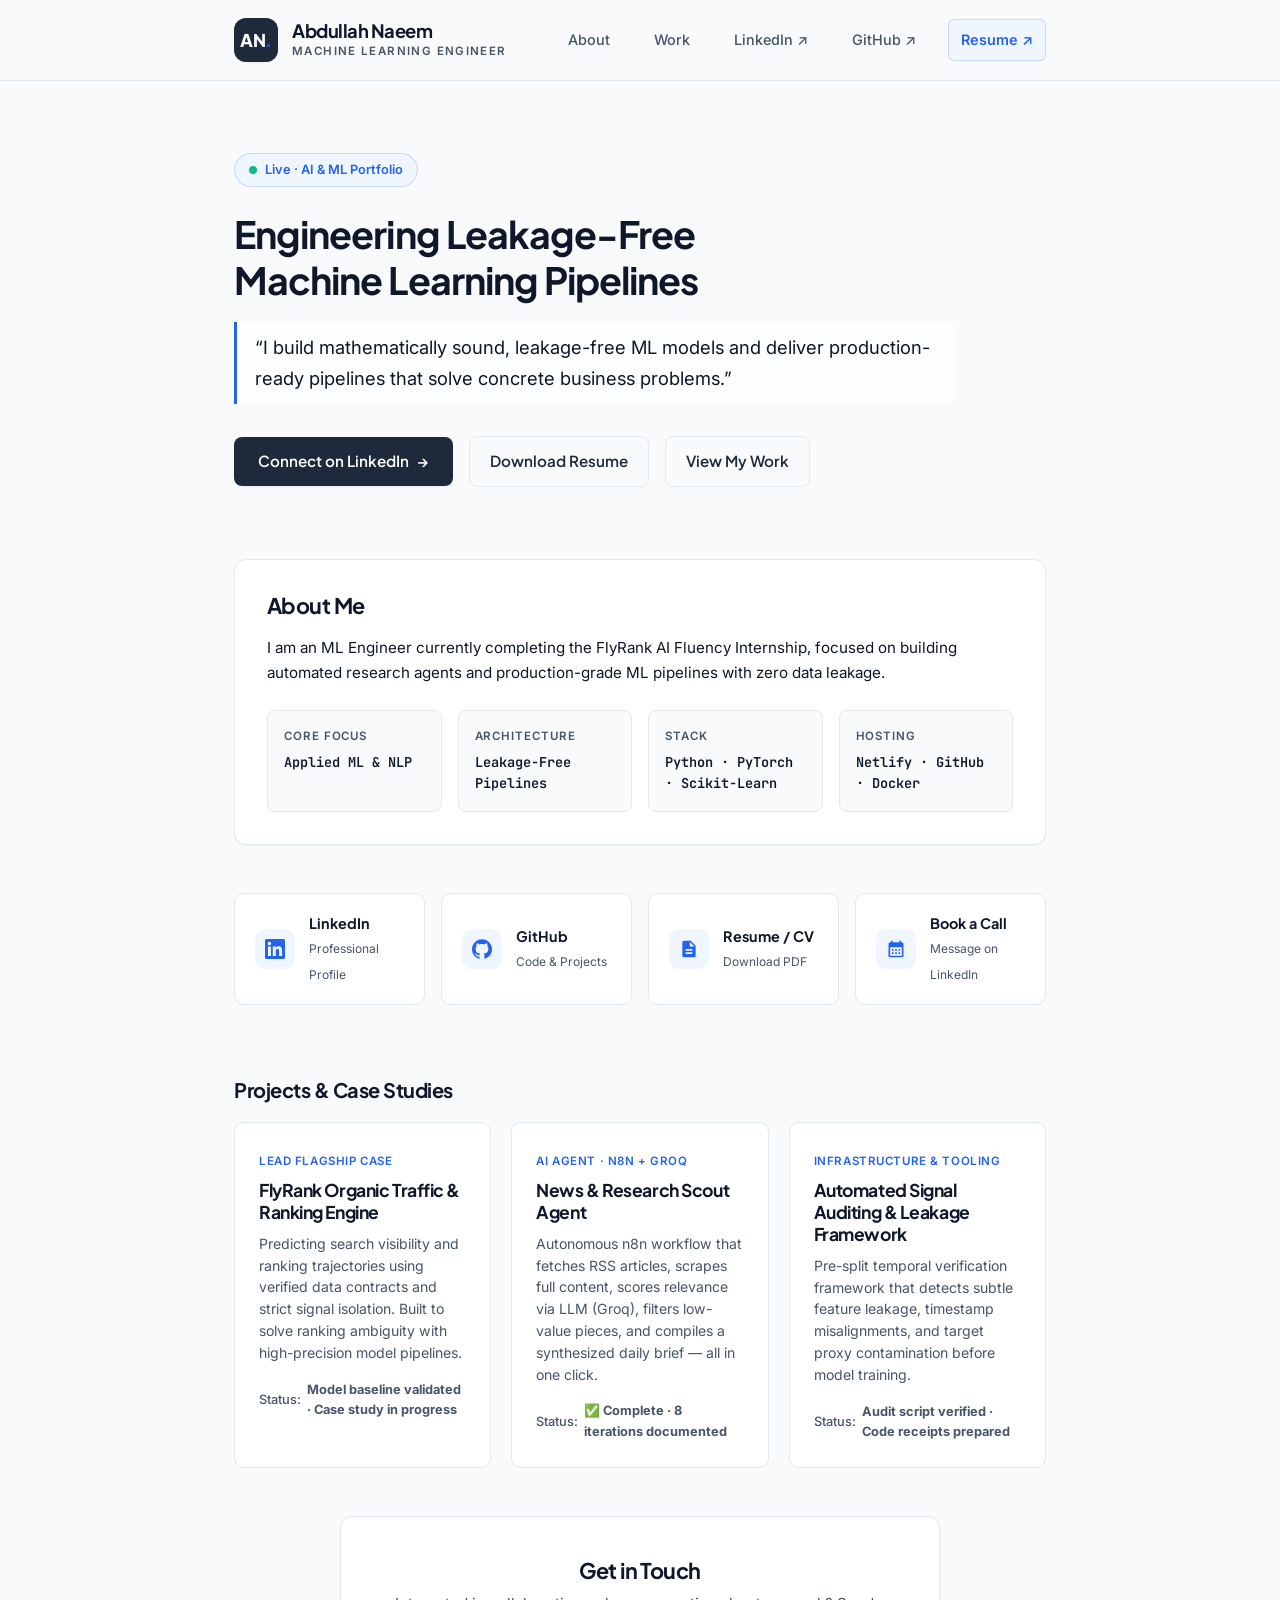
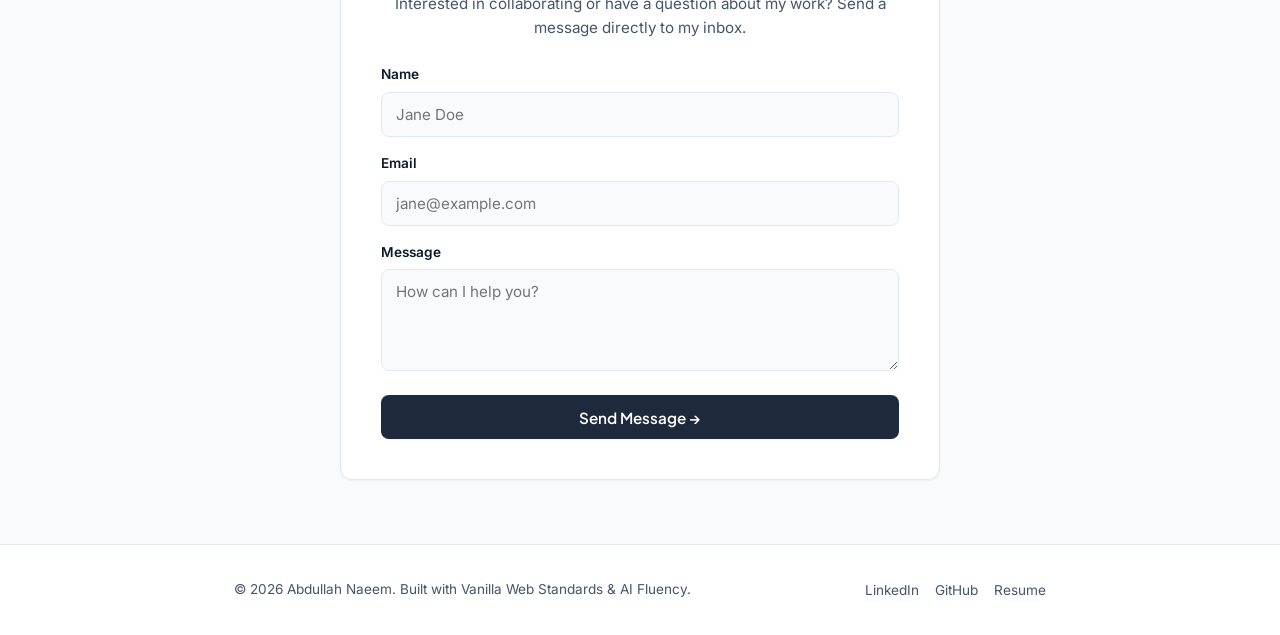
==== index.html @ 82a78f2f "Refactor form spam prevention to use robust event listener" ====
<!DOCTYPE html>
<html lang="en">
<head>
  <meta charset="UTF-8" />
  <meta name="viewport" content="width=device-width, initial-scale=1.0" />
  <title>Abdullah Naeem · Machine Learning Engineer</title>
  <meta name="description" content="Portfolio of Abdullah Naeem — Machine Learning Engineer specializing in mathematically sound, leakage-free ML models and production-ready pipelines." />
  <link rel="icon" type="image/svg+xml" href="favicon.svg" />
  
  <!-- OpenGraph SEO / Social Previews -->
  <meta property="og:title" content="Abdullah Naeem · Machine Learning Engineer" />
  <meta property="og:description" content="Portfolio of Abdullah Naeem — Machine Learning Engineer specializing in mathematically sound, leakage-free ML models and production-ready pipelines." />
  <meta property="og:url" content="https://abdullah-naeem.netlify.app" />
  <meta property="og:type" content="website" />
  <!-- Typography: Plus Jakarta Sans & Inter -->
  <link rel="preconnect" href="https://fonts.googleapis.com" />
  <link rel="preconnect" href="https://fonts.gstatic.com" crossorigin />
  <link href="https://fonts.googleapis.com/css2?family=Inter:wght@400;500;600&family=Plus+Jakarta+Sans:wght@600;700;800&family=JetBrains+Mono:wght@500&display=swap" rel="stylesheet" />
  
  <!-- Stylesheet -->
  <link rel="stylesheet" href="styles.css" />
</head>
<body>

  <!-- Site Navigation Header -->
  <header class="site-header">
    <div class="container nav-wrap">
      <a href="index.html" class="brand-mark" aria-label="Abdullah Naeem Home">
        <div class="monogram">AN<span>.</span></div>
        <div class="brand-text">
          <h1>Abdullah Naeem</h1>
          <p>Machine Learning Engineer</p>
        </div>
      </a>
      <nav aria-label="Primary Navigation">
        <ul class="nav-links">
          <li><a href="#about">About</a></li>
          <li><a href="#work">Work</a></li>
          <li><a href="https://www.linkedin.com/in/abdulah-naeem/" target="_blank" rel="noopener noreferrer">LinkedIn ↗</a></li>
          <li><a href="https://github.com/abdulah-naeem" target="_blank" rel="noopener noreferrer">GitHub ↗</a></li>
          <li><a href="Abdullah-Naeem-Resume.pdf" target="_blank" rel="noopener noreferrer" class="nav-cta">Resume ↗</a></li>
        </ul>
      </nav>
      <button class="mobile-menu-btn" aria-label="Toggle menu" id="menuToggle">
        <span></span><span></span><span></span>
      </button>
    </div>
  </header>

  <main>
    <!-- Hero / The One-Line Claim -->
    <section class="hero-section">
      <div class="container">
        <div class="status-badge">
          <span class="status-dot"></span>
          <span>Live · AI & ML Portfolio</span>
        </div>
        
        <h2 class="hero-title">Engineering Leakage-Free<br />Machine Learning Pipelines</h2>
        
        <p class="hero-claim">
          &ldquo;I build mathematically sound, leakage-free ML models and deliver production-ready pipelines that solve concrete business problems.&rdquo;
        </p>

        <div class="hero-cta-group">
          <a href="https://www.linkedin.com/in/abdulah-naeem/" target="_blank" rel="noopener noreferrer" class="btn-primary">
            <span>Connect on LinkedIn</span>
            <span>&rarr;</span>
          </a>
          <a href="Abdullah-Naeem-Resume.pdf" target="_blank" rel="noopener noreferrer" class="btn-secondary">
            <span>Download Resume</span>
          </a>
          <a href="#work" class="btn-secondary">
            <span>View My Work</span>
          </a>
        </div>
      </div>
    </section>

    <!-- About Section -->
    <section id="about" class="about-section">
      <div class="container">
        <div class="about-card">
          <h2>
            <span>About Me</span>
          </h2>
          <p class="about-intro">
            I am an ML Engineer currently completing the FlyRank AI Fluency Internship, focused on building automated research agents and production-grade ML pipelines with zero data leakage.
          </p>

          <div class="specs-grid">
            <div class="spec-item">
              <div class="spec-label">Core Focus</div>
              <div class="spec-value">Applied ML & NLP</div>
            </div>
            <div class="spec-item">
              <div class="spec-label">Architecture</div>
              <div class="spec-value">Leakage-Free Pipelines</div>
            </div>
            <div class="spec-item">
              <div class="spec-label">Stack</div>
              <div class="spec-value">Python · PyTorch · Scikit-Learn</div>
            </div>
            <div class="spec-item">
              <div class="spec-label">Hosting</div>
              <div class="spec-value">Netlify · GitHub · Docker</div>
            </div>
          </div>
        </div>
      </div>
    </section>

    <!-- Quick Links Bar -->
    <section class="links-section">
      <div class="container">
        <div class="links-grid">
          <a href="https://www.linkedin.com/in/abdulah-naeem/" target="_blank" rel="noopener noreferrer" class="link-card" id="link-linkedin">
            <div class="link-icon">
              <svg width="24" height="24" viewBox="0 0 24 24" fill="currentColor"><path d="M20.447 20.452h-3.554v-5.569c0-1.328-.027-3.037-1.852-3.037-1.853 0-2.136 1.445-2.136 2.939v5.667H9.351V9h3.414v1.561h.046c.477-.9 1.637-1.85 3.37-1.85 3.601 0 4.267 2.37 4.267 5.455v6.286zM5.337 7.433c-1.144 0-2.063-.926-2.063-2.065 0-1.138.92-2.063 2.063-2.063 1.14 0 2.064.925 2.064 2.063 0 1.139-.925 2.065-2.064 2.065zm1.782 13.019H3.555V9h3.564v11.452zM22.225 0H1.771C.792 0 0 .774 0 1.729v20.542C0 23.227.792 24 1.771 24h20.451C23.2 24 24 23.227 24 22.271V1.729C24 .774 23.2 0 22.222 0h.003z"/></svg>
            </div>
            <div class="link-text">
              <strong>LinkedIn</strong>
              <span>Professional Profile</span>
            </div>
          </a>
          <a href="https://github.com/abdulah-naeem" target="_blank" rel="noopener noreferrer" class="link-card" id="link-github">
            <div class="link-icon">
              <svg width="24" height="24" viewBox="0 0 24 24" fill="currentColor"><path d="M12 .297c-6.63 0-12 5.373-12 12 0 5.303 3.438 9.8 8.205 11.385.6.113.82-.258.82-.577 0-.285-.01-1.04-.015-2.04-3.338.724-4.042-1.61-4.042-1.61C4.422 18.07 3.633 17.7 3.633 17.7c-1.087-.744.084-.729.084-.729 1.205.084 1.838 1.236 1.838 1.236 1.07 1.835 2.809 1.305 3.495.998.108-.776.417-1.305.76-1.605-2.665-.3-5.466-1.332-5.466-5.93 0-1.31.465-2.38 1.235-3.22-.135-.303-.54-1.523.105-3.176 0 0 1.005-.322 3.3 1.23.96-.267 1.98-.399 3-.405 1.02.006 2.04.138 3 .405 2.28-1.552 3.285-1.23 3.285-1.23.645 1.653.24 2.873.12 3.176.765.84 1.23 1.91 1.23 3.22 0 4.61-2.805 5.625-5.475 5.92.42.36.81 1.096.81 2.22 0 1.606-.015 2.896-.015 3.286 0 .315.21.69.825.57C20.565 22.092 24 17.592 24 12.297c0-6.627-5.373-12-12-12"/></svg>
            </div>
            <div class="link-text">
              <strong>GitHub</strong>
              <span>Code & Projects</span>
            </div>
          </a>
          <a href="Abdullah-Naeem-Resume.pdf" target="_blank" rel="noopener noreferrer" class="link-card" id="link-cv">
            <div class="link-icon">
              <svg width="24" height="24" viewBox="0 0 24 24" fill="currentColor"><path d="M14 2H6c-1.1 0-1.99.9-1.99 2L4 20c0 1.1.89 2 1.99 2H18c1.1 0 2-.9 2-2V8l-6-6zm2 16H8v-2h8v2zm0-4H8v-2h8v2zm-3-5V3.5L18.5 9H13z"/></svg>
            </div>
            <div class="link-text">
              <strong>Resume / CV</strong>
              <span>Download PDF</span>
            </div>
          </a>
          <a href="https://www.linkedin.com/in/abdulah-naeem/" target="_blank" rel="noopener noreferrer" class="link-card" id="link-booking">
            <div class="link-icon">
              <svg width="24" height="24" viewBox="0 0 24 24" fill="currentColor"><path d="M19 4h-1V2h-2v2H8V2H6v2H5c-1.11 0-1.99.9-1.99 2L3 20c0 1.1.89 2 2 2h14c1.1 0 2-.9 2-2V6c0-1.1-.9-2-2-2zm0 16H5V10h14v10zM9 14H7v-2h2v2zm4 0h-2v-2h2v2zm4 0h-2v-2h2v2zm-8 4H7v-2h2v2zm4 0h-2v-2h2v2zm4 0h-2v-2h2v2z"/></svg>
            </div>
            <div class="link-text">
              <strong>Book a Call</strong>
              <span>Message on LinkedIn</span>
            </div>
          </a>
        </div>
      </div>
    </section>

    <!-- Work / Projects Section -->
    <section id="work" class="roadmap-section">
      <div class="container">
        <h2 class="section-title">Projects & Case Studies</h2>
        <div class="case-grid">
          
          <article class="case-card">
            <span class="case-tag">Lead Flagship Case</span>
            <h3>FlyRank Organic Traffic & Ranking Engine</h3>
            <p>
              Predicting search visibility and ranking trajectories using verified data contracts and strict signal isolation. Built to solve ranking ambiguity with high-precision model pipelines.
            </p>
            <div class="case-status">
              <span>Status:</span>
              <strong>Model baseline validated · Case study in progress</strong>
            </div>
          </article>

          <article class="case-card">
            <span class="case-tag">AI Agent · n8n + Groq</span>
            <h3>News & Research Scout Agent</h3>
            <p>
              Autonomous n8n workflow that fetches RSS articles, scrapes full content, scores relevance via LLM (Groq), filters low-value pieces, and compiles a synthesized daily brief — all in one click.
            </p>
            <div class="case-status">
              <span>Status:</span>
              <strong>✅ Complete · 8 iterations documented</strong>
            </div>
          </article>

          <article class="case-card">
            <span class="case-tag">Infrastructure & Tooling</span>
            <h3>Automated Signal Auditing & Leakage Framework</h3>
            <p>
              Pre-split temporal verification framework that detects subtle feature leakage, timestamp misalignments, and target proxy contamination before model training.
            </p>
            <div class="case-status">
              <span>Status:</span>
              <strong>Audit script verified · Code receipts prepared</strong>
            </div>
          </article>

        </div>
      </div>
    </section>

    <!-- Capstone Space (Hidden until complete) -->
    <!--
    <section id="capstone" class="capstone-section">
      <div class="container">
        <div class="capstone-card">
          <span class="case-tag">Coming Soon</span>
          <h2>Capstone Project</h2>
          <p>
            The capstone project and official FlyRank completion badge will be added here upon program completion. This space is reserved for the final deliverable demonstrating end-to-end ML engineering capability.
          </p>
        </div>
      </div>
    </section>
    -->
    <!-- Contact Form Section -->
    <section id="contact" class="contact-section">
      <div class="container">
        <div class="contact-card">
          <h2>Get in Touch</h2>
          <p>Interested in collaborating or have a question about my work? Send a message directly to my inbox.</p>
          
          <form name="contact" method="POST" data-netlify="true" action="/" class="contact-form">
            <div class="form-group">
              <label for="name">Name</label>
              <input type="text" id="name" name="name" required placeholder="Jane Doe" />
            </div>
            
            <div class="form-group">
              <label for="email">Email</label>
              <input type="email" id="email" name="email" required placeholder="jane@example.com" />
            </div>
            
            <div class="form-group">
              <label for="message">Message</label>
              <textarea id="message" name="message" required rows="4" placeholder="How can I help you?"></textarea>
            </div>
            
            <button type="submit" class="btn-primary form-submit">Send Message &rarr;</button>
          </form>
        </div>
      </div>
    </section>
  </main>

  <!-- Site Footer -->
  <footer class="site-footer">
    <div class="container footer-wrap">
      <div class="footer-copy">
        &copy; 2026 Abdullah Naeem. Built with Vanilla Web Standards & AI Fluency.
      </div>
      <ul class="footer-links">
        <li><a href="https://www.linkedin.com/in/abdulah-naeem/" target="_blank" rel="noopener noreferrer">LinkedIn</a></li>
        <li><a href="https://github.com/abdulah-naeem" target="_blank" rel="noopener noreferrer">GitHub</a></li>
        <li><a href="Abdullah-Naeem-Resume.pdf" target="_blank" rel="noopener noreferrer">Resume</a></li>
      </ul>
    </div>
  </footer>

  <script>
    // Mobile menu toggle
    const menuToggle = document.getElementById('menuToggle');
    const navLinks = document.querySelector('.nav-links');
    if (menuToggle) {
      menuToggle.addEventListener('click', () => {
        navLinks.classList.toggle('active');
        menuToggle.classList.toggle('active');
      });
    }

    // Smooth scroll for anchor links
    document.querySelectorAll('a[href^="#"]').forEach(anchor => {
      anchor.addEventListener('click', function (e) {
        e.preventDefault();
        const target = document.querySelector(this.getAttribute('href'));
        if (target) {
          target.scrollIntoView({ behavior: 'smooth', block: 'start' });
          // Close mobile menu if open
          navLinks.classList.remove('active');
          menuToggle.classList.remove('active');
        }
      });
    });
  </script>

  <script>
    document.addEventListener('DOMContentLoaded', function() {
      const contactForm = document.querySelector('form[name="contact"]');
      if (contactForm) {
        contactForm.addEventListener('submit', function(e) {
          if (contactForm.dataset.submitted) {
            e.preventDefault();
            return;
          }
          contactForm.dataset.submitted = 'true';
          const btn = contactForm.querySelector('button[type="submit"]');
          if (btn) {
            // Slight delay ensures the browser's native submit fires before we disable the button
            setTimeout(() => {
              btn.disabled = true;
              btn.innerText = 'Sending...';
            }, 50);
          }
        });
      }
    });
  </script>
</body>
</html>
---- styles.css ----
/* ==========================================================================
   Abdullah Naeem — Machine Learning Engineer Portfolio
   Design System & Identity Kit Tokens (Week 3 Specification)
   ========================================================================== */

:root {
  /* Color System */
  --bg-primary: #F8FAFC;      /* Slate 50: Soft canvas background */
  --text-primary: #0F172A;    /* Slate 900: High-contrast primary text */
  --text-muted: #475569;      /* Slate 600: Secondary descriptive text (darkened for contrast) */
  --brand-primary: #1E293B;   /* Deep Slate: Structural elements, cards, buttons */
  --brand-hover: #334155;     /* Slate 700: Hover state */
  --accent-color: #2563EB;    /* Sapphire Blue: Active states & key accents */
  --accent-soft: #EFF6FF;     /* Sapphire Tint: Soft badge background */
  --border-muted: #E2E8F0;    /* Slate 200: Muted borders & dividers */
  --card-bg: #FFFFFF;         /* Crisp white surface for elevated cards */

  /* Typography */
  --font-heading: 'Plus Jakarta Sans', -apple-system, BlinkMacSystemFont, "Segoe UI", Roboto, sans-serif;
  --font-body: 'Inter', -apple-system, BlinkMacSystemFont, "Segoe UI", Roboto, sans-serif;
  --font-mono: 'JetBrains Mono', 'SFMono-Regular', Consolas, monospace;

  /* Shadows */
  --shadow-sm: 0 1px 2px 0 rgba(15, 23, 42, 0.05);
  --shadow-md: 0 4px 6px -1px rgba(15, 23, 42, 0.08), 0 2px 4px -2px rgba(15, 23, 42, 0.05);
  --shadow-lg: 0 10px 15px -3px rgba(15, 23, 42, 0.08), 0 4px 6px -4px rgba(15, 23, 42, 0.04);
}

/* Reset & Global Base */
*, *::before, *::after {
  box-sizing: border-box;
  margin: 0;
  padding: 0;
}

html {
  font-size: 16px;
  scroll-behavior: smooth;
  -webkit-font-smoothing: antialiased;
}

body {
  font-family: var(--font-body);
  background-color: var(--bg-primary);
  color: var(--text-primary);
  line-height: 1.6;
  min-height: 100vh;
  display: flex;
  flex-direction: column;
}

/* Typography Hierarchy */
h1, h2, h3, h4 {
  font-family: var(--font-heading);
  color: var(--text-primary);
  font-weight: 700;
  letter-spacing: -0.025em;
  line-height: 1.25;
}

p {
  color: var(--text-muted);
}

a {
  color: var(--accent-color);
  text-decoration: none;
  transition: color 0.2s ease;
}

a:hover {
  text-decoration: underline;
}

/* Container */
.container {
  width: 100%;
  max-width: 860px;
  margin: 0 auto;
  padding: 0 24px;
}

/* Navigation / Header */
.site-header {
  border-bottom: 1px solid var(--border-muted);
  background: rgba(248, 250, 252, 0.85);
  backdrop-filter: blur(8px);
  position: sticky;
  top: 0;
  z-index: 100;
  padding: 18px 0;
}

.nav-wrap {
  display: flex;
  align-items: center;
  justify-content: space-between;
}

.brand-mark {
  display: flex;
  align-items: center;
  gap: 14px;
  text-decoration: none;
}

.monogram {
  width: 44px;
  height: 44px;
  background-color: var(--brand-primary);
  border-radius: 12px;
  display: flex;
  align-items: center;
  justify-content: center;
  color: #F8FAFC;
  font-family: var(--font-heading);
  font-weight: 800;
  font-size: 1.1rem;
  letter-spacing: -0.5px;
  box-shadow: var(--shadow-sm);
  flex-shrink: 0;
}

.monogram span {
  color: var(--accent-color);
}

.brand-text h1 {
  font-size: 1.15rem;
  color: var(--text-primary);
  line-height: 1.2;
}

.brand-text p {
  font-size: 0.72rem;
  letter-spacing: 0.12em;
  text-transform: uppercase;
  font-weight: 600;
  color: var(--text-muted);
}

.nav-links {
  display: flex;
  align-items: center;
  gap: 20px;
  list-style: none;
}

.nav-links a {
  font-size: 0.9rem;
  font-weight: 500;
  color: var(--text-muted);
  text-decoration: none;
  transition: color 0.2s ease;
  padding: 8px 12px;
  display: inline-block;
}

.nav-links a:hover {
  color: var(--brand-primary);
}

.nav-cta {
  background-color: var(--accent-soft);
  color: var(--accent-color) !important;
  padding: 6px 14px;
  border-radius: 6px;
  font-weight: 600 !important;
  border: 1px solid rgba(37, 99, 235, 0.2);
  transition: all 0.2s ease !important;
}

.nav-cta:hover {
  background-color: var(--accent-color);
  color: #FFFFFF !important;
  text-decoration: none;
}

/* Mobile Menu Button */
.mobile-menu-btn {
  display: none;
  flex-direction: column;
  gap: 5px;
  background: none;
  border: none;
  cursor: pointer;
  padding: 4px;
}

.mobile-menu-btn span {
  display: block;
  width: 22px;
  height: 2px;
  background-color: var(--text-primary);
  transition: all 0.3s ease;
  border-radius: 2px;
}

.mobile-menu-btn.active span:nth-child(1) {
  transform: rotate(45deg) translate(5px, 5px);
}

.mobile-menu-btn.active span:nth-child(2) {
  opacity: 0;
}

.mobile-menu-btn.active span:nth-child(3) {
  transform: rotate(-45deg) translate(5px, -5px);
}

/* Hero Section */
.hero-section {
  padding: 72px 0 48px;
}

.status-badge {
  display: inline-flex;
  align-items: center;
  gap: 8px;
  background-color: var(--accent-soft);
  color: var(--accent-color);
  padding: 6px 14px;
  border-radius: 9999px;
  font-size: 0.8rem;
  font-weight: 600;
  margin-bottom: 24px;
  border: 1px solid rgba(37, 99, 235, 0.2);
}

.status-dot {
  width: 8px;
  height: 8px;
  background-color: #10B981; /* Emerald live dot */
  border-radius: 50%;
  display: inline-block;
  box-shadow: 0 0 0 0 rgba(16, 185, 129, 0.7);
  animation: pulse 2s infinite;
}

@keyframes pulse {
  0% {
    transform: scale(0.95);
    box-shadow: 0 0 0 0 rgba(16, 185, 129, 0.7);
  }
  70% {
    transform: scale(1);
    box-shadow: 0 0 0 6px rgba(16, 185, 129, 0);
  }
  100% {
    transform: scale(0.95);
    box-shadow: 0 0 0 0 rgba(16, 185, 129, 0);
  }
}

.hero-title {
  font-size: 2.35rem;
  margin-bottom: 20px;
  line-height: 1.2;
}

.hero-claim {
  font-size: 1.15rem;
  line-height: 1.7;
  color: var(--text-primary);
  max-width: 720px;
  margin-bottom: 32px;
  border-left: 3px solid var(--accent-color);
  padding-left: 18px;
  background-color: rgba(255, 255, 255, 0.6);
  padding-top: 10px;
  padding-bottom: 10px;
  border-radius: 0 8px 8px 0;
}

.hero-cta-group {
  display: flex;
  align-items: center;
  gap: 16px;
  flex-wrap: wrap;
}

.btn-primary {
  display: inline-flex;
  min-height: 44px;
  align-items: center;
  gap: 8px;
  background-color: var(--brand-primary);
  color: #FFFFFF;
  padding: 12px 24px;
  border-radius: 8px;
  font-family: var(--font-heading);
  font-weight: 600;
  font-size: 0.95rem;
  text-decoration: none;
  transition: all 0.2s ease;
  box-shadow: var(--shadow-sm);
}

.btn-primary:hover {
  background-color: var(--brand-hover);
  color: #FFFFFF;
  text-decoration: none;
  transform: translateY(-1px);
  box-shadow: var(--shadow-md);
}

.btn-secondary {
  display: inline-flex;
  min-height: 44px;
  align-items: center;
  gap: 8px;
  background-color: transparent;
  color: var(--brand-primary);
  padding: 12px 20px;
  border-radius: 8px;
  border: 1px solid var(--border-muted);
  font-family: var(--font-heading);
  font-weight: 600;
  font-size: 0.95rem;
  text-decoration: none;
  transition: all 0.2s ease;
}

.btn-secondary:hover {
  background-color: #FFFFFF;
  border-color: #CBD5E1;
  text-decoration: none;
}

/* About Section */
.about-section {
  padding: 24px 0 48px;
}

.about-card {
  background: var(--card-bg);
  border: 1px solid var(--border-muted);
  border-radius: 12px;
  padding: 32px;
  box-shadow: var(--shadow-sm);
}

.about-card h2 {
  font-size: 1.35rem;
  margin-bottom: 16px;
  display: flex;
  align-items: center;
  gap: 10px;
}

.about-intro {
  font-size: 1.05rem;
  color: var(--text-primary);
  line-height: 1.7;
  margin-bottom: 12px;
}

.about-card > p {
  margin-bottom: 24px;
  font-size: 0.95rem;
}

.specs-grid {
  display: grid;
  grid-template-columns: repeat(4, 1fr);
  gap: 16px;
  margin-top: 20px;
}

.spec-item {
  background-color: var(--bg-primary);
  border: 1px solid var(--border-muted);
  padding: 16px;
  border-radius: 8px;
}

.spec-label {
  font-size: 0.72rem;
  text-transform: uppercase;
  letter-spacing: 0.08em;
  font-weight: 600;
  color: var(--text-muted);
  margin-bottom: 6px;
}

.spec-value {
  font-family: var(--font-mono);
  font-size: 0.85rem;
  font-weight: 600;
  color: var(--text-primary);
}

/* Quick Links Section */
.links-section {
  padding: 0 0 48px;
}

.links-grid {
  display: grid;
  grid-template-columns: repeat(4, 1fr);
  gap: 16px;
}

.link-card {
  display: flex;
  align-items: center;
  gap: 14px;
  padding: 18px 20px;
  background: var(--card-bg);
  border: 1px solid var(--border-muted);
  border-radius: 10px;
  text-decoration: none;
  transition: all 0.2s ease;
}

.link-card:hover {
  transform: translateY(-2px);
  box-shadow: var(--shadow-md);
  border-color: var(--accent-color);
  text-decoration: none;
}

.link-icon {
  width: 40px;
  height: 40px;
  background: var(--accent-soft);
  border-radius: 10px;
  display: flex;
  align-items: center;
  justify-content: center;
  color: var(--accent-color);
  flex-shrink: 0;
}

.link-icon svg {
  width: 20px;
  height: 20px;
}

.link-text strong {
  display: block;
  font-family: var(--font-heading);
  font-size: 0.9rem;
  color: var(--text-primary);
}

.link-text span {
  font-size: 0.75rem;
  color: var(--text-muted);
}

/* Roadmap / Work Section */
.roadmap-section {
  padding: 24px 0 48px;
}

.section-title {
  font-size: 1.25rem;
  margin-bottom: 20px;
}

.case-grid {
  display: grid;
  grid-template-columns: repeat(auto-fit, minmax(240px, 1fr));
  gap: 20px;
}

.case-card {
  background: var(--card-bg);
  border: 1px solid var(--border-muted);
  border-radius: 10px;
  padding: 24px;
  transition: transform 0.2s ease, box-shadow 0.2s ease;
}

.case-card:hover {
  transform: translateY(-2px);
  box-shadow: var(--shadow-md);
  border-color: #CBD5E1;
}

.case-tag {
  display: inline-block;
  font-size: 0.72rem;
  font-weight: 600;
  text-transform: uppercase;
  letter-spacing: 0.05em;
  color: var(--accent-color);
  margin-bottom: 8px;
}

.case-card h3 {
  font-size: 1.1rem;
  margin-bottom: 10px;
}

.case-card p {
  font-size: 0.88rem;
  line-height: 1.55;
  margin-bottom: 16px;
}

.case-status {
  font-size: 0.8rem;
  font-weight: 500;
  color: var(--text-muted);
  display: flex;
  align-items: center;
  gap: 6px;
}

/* Capstone Section */
.capstone-section {
  padding: 0 0 64px;
}

.capstone-card {
  background: var(--card-bg);
  border: 2px dashed var(--border-muted);
  border-radius: 12px;
  padding: 32px;
  text-align: center;
}

.capstone-card h2 {
  font-size: 1.25rem;
  margin-top: 8px;
  margin-bottom: 12px;
}

.capstone-card p {
  font-size: 0.95rem;
  max-width: 560px;
  margin: 0 auto;
}

/* Contact Section */
.contact-section {
  padding: 0 0 64px;
}

.contact-card {
  background: var(--card-bg);
  border: 1px solid var(--border-muted);
  border-radius: 12px;
  padding: 40px;
  max-width: 600px;
  margin: 0 auto;
  box-shadow: var(--shadow-sm);
}

.contact-card h2 {
  font-size: 1.35rem;
  margin-bottom: 8px;
  text-align: center;
}

.contact-card > p {
  text-align: center;
  margin-bottom: 24px;
  font-size: 0.95rem;
}

.contact-form {
  display: flex;
  flex-direction: column;
  gap: 16px;
}

.form-group {
  display: flex;
  flex-direction: column;
  gap: 6px;
}

.form-group label {
  font-size: 0.85rem;
  font-weight: 600;
  color: var(--text-primary);
}

.form-group input,
.form-group textarea {
  width: 100%;
  padding: 12px 14px;
  border: 1px solid var(--border-muted);
  border-radius: 8px;
  font-family: var(--font-body);
  font-size: 0.95rem;
  color: var(--text-primary);
  background-color: var(--bg-primary);
  transition: all 0.2s ease;
}

.form-group input:focus,
.form-group textarea:focus {
  outline: none;
  border-color: var(--accent-color);
  box-shadow: 0 0 0 3px var(--accent-soft);
  background-color: #FFFFFF;
}

.form-submit {
  margin-top: 8px;
  justify-content: center;
  width: 100%;
  cursor: pointer;
  border: none;
  min-height: 44px;
}

/* Footer */
.site-footer {
  margin-top: auto;
  border-top: 1px solid var(--border-muted);
  padding: 32px 0;
  background-color: #FFFFFF;
}

.footer-wrap {
  display: flex;
  align-items: center;
  justify-content: space-between;
  flex-wrap: wrap;
  gap: 16px;
}

.footer-copy {
  font-size: 0.85rem;
  color: var(--text-muted);
}

.footer-links {
  display: flex;
  gap: 16px;
  list-style: none;
}

.footer-links a {
  font-size: 0.85rem;
  color: var(--text-muted);
}

.footer-links a:hover {
  color: var(--brand-primary);
}

/* Responsive adjustments */
@media (max-width: 820px) {
  .specs-grid {
    grid-template-columns: repeat(2, 1fr);
  }
  .links-grid {
    grid-template-columns: repeat(2, 1fr);
  }
}

@media (max-width: 768px) {
  .nav-links {
    display: none;
    position: absolute;
    top: 100%;
    left: 0;
    right: 0;
    background: rgba(248, 250, 252, 0.98);
    backdrop-filter: blur(12px);
    flex-direction: column;
    padding: 20px 24px;
    gap: 12px;
    border-bottom: 1px solid var(--border-muted);
    box-shadow: var(--shadow-md);
  }

  .nav-links.active {
    display: flex;
  }

  .mobile-menu-btn {
    display: flex;
  }
}

@media (max-width: 640px) {
  .hero-section {
    padding: 48px 0 32px;
  }
  .contact-card, .about-card, .case-card, .capstone-card {
    padding: 24px;
  }
  .hero-title {
    font-size: 1.85rem;
  }
  .hero-claim {
    font-size: 1rem;
  }
  .specs-grid {
    grid-template-columns: 1fr;
  }
  .links-grid {
    grid-template-columns: 1fr;
  }
  .case-grid {
    grid-template-columns: 1fr;
  }
  .footer-wrap {
    flex-direction: column;
    align-items: flex-start;
  }
}
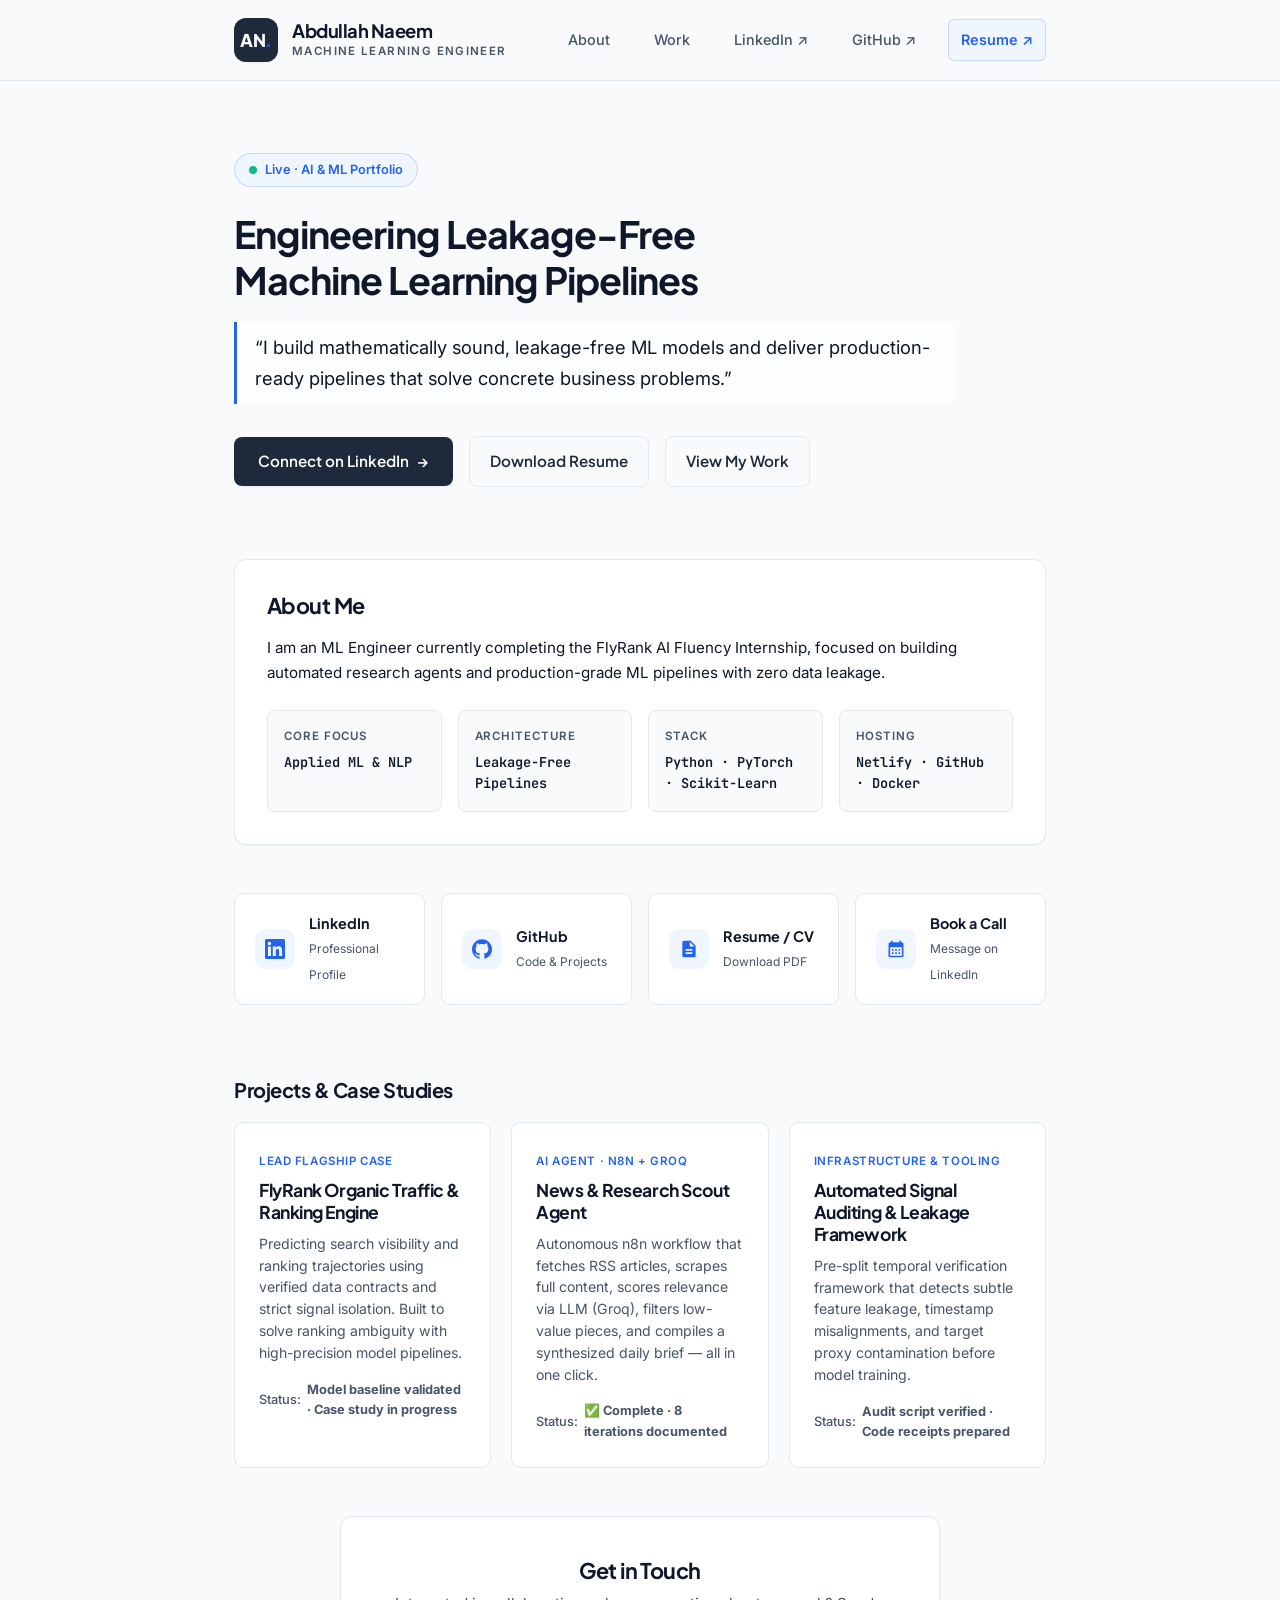
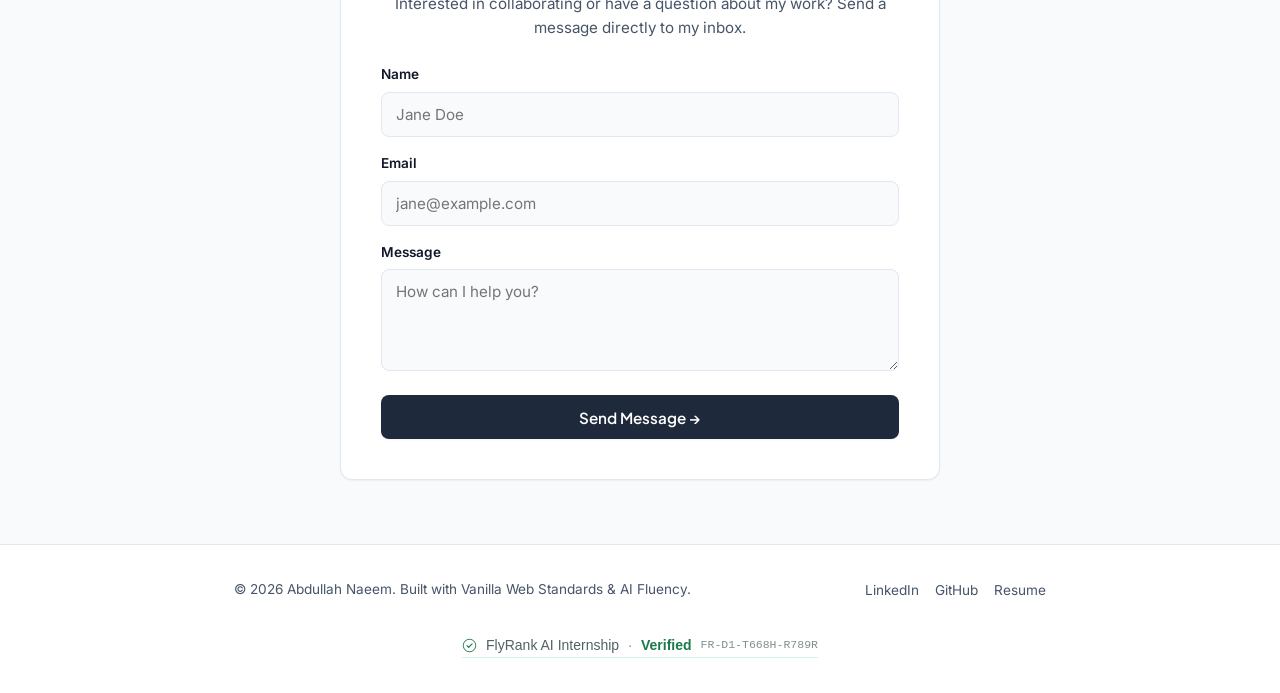
==== commit 6294706f: "Add GA4 snippet and FlyRank graduate badge" ====
--- a/index.html
+++ b/index.html
@@ -6,6 +6,15 @@
   <title>Abdullah Naeem · Machine Learning Engineer</title>
   <meta name="description" content="Portfolio of Abdullah Naeem — Machine Learning Engineer specializing in mathematically sound, leakage-free ML models and production-ready pipelines." />
   <link rel="icon" type="image/svg+xml" href="favicon.svg" />
+  
+  <!-- Google tag (gtag.js) -->
+  <script async src="https://www.googletagmanager.com/gtag/js?id=G-6CHZTPJT48"></script>
+  <script>
+    window.dataLayer = window.dataLayer || [];
+    function gtag(){dataLayer.push(arguments);}
+    gtag('js', new Date());
+    gtag('config', 'G-6CHZTPJT48');
+  </script>
   
   <!-- OpenGraph SEO / Social Previews -->
   <meta property="og:title" content="Abdullah Naeem · Machine Learning Engineer" />
@@ -221,7 +230,7 @@
           <h2>Get in Touch</h2>
           <p>Interested in collaborating or have a question about my work? Send a message directly to my inbox.</p>
           
-          <form name="contact" method="POST" data-netlify="true" action="/" class="contact-form">
+          <form id="contact-form" name="contact" method="POST" data-netlify="true" action="/" class="contact-form">
             <div class="form-group">
               <label for="name">Name</label>
               <input type="text" id="name" name="name" required placeholder="Jane Doe" />
@@ -255,6 +264,24 @@
         <li><a href="https://github.com/abdulah-naeem" target="_blank" rel="noopener noreferrer">GitHub</a></li>
         <li><a href="Abdullah-Naeem-Resume.pdf" target="_blank" rel="noopener noreferrer">Resume</a></li>
       </ul>
+      <div class="badge-container" style="margin-top: 1rem; flex-basis: 100%; text-align: center;">
+        <a
+          href="#"
+          target="_blank"
+          rel="noopener noreferrer"
+          aria-label="Verify Abdullah Naeem's FlyRank AI Internship credential"
+          style="box-sizing: border-box; margin: 0; padding: 0; border: 0; background: none; text-decoration: none; font-family: -apple-system,BlinkMacSystemFont,'Segoe UI',Roboto,Helvetica,Arial,sans-serif; font-style: normal; line-height: 1.25; text-transform: none; float: none; -webkit-font-smoothing: antialiased; display: inline-flex; align-items: center; gap: 9px; font-size: 14px; color: rgba(5,31,33,0.7); border-bottom: 1px solid rgba(84,227,153,0.28); padding-bottom: 3px; flex-wrap: wrap; row-gap: 2px;"
+        >
+          <svg width="15" height="15" viewBox="0 0 24 24" fill="none" xmlns="http://www.w3.org/2000/svg" aria-hidden="true" focusable="false" style="display: block; flex: none; opacity: 1; transform: none; max-width: none;">
+            <circle cx="12" cy="12" r="10" stroke="#1A7A4A" stroke-width="1.5" />
+            <path d="M7.9 12.3l2.8 2.8 5.4-5.8" stroke="#1A7A4A" stroke-width="1.8" stroke-linecap="round" stroke-linejoin="round" />
+          </svg>
+          <span style="margin: 0; padding: 0; border: 0; background: none; color: inherit; font-weight: 400; font-style: normal; letter-spacing: normal; text-transform: none; text-decoration: none; white-space: nowrap; float: none;">FlyRank AI Internship</span>
+          <span style="margin: 0; padding: 0; border: 0; background: none; color: rgba(5,31,33,0.5); font-weight: 400; font-style: normal; letter-spacing: normal; text-transform: none; text-decoration: none; white-space: normal; float: none;">·</span>
+          <span style="margin: 0; padding: 0; border: 0; background: none; color: #1A7A4A; font-weight: 600; font-style: normal; letter-spacing: normal; text-transform: none; text-decoration: none; white-space: normal; float: none;">Verified</span>
+          <span style="margin: 0; padding: 0; border: 0; background: none; color: rgba(5,31,33,0.5); font-weight: 400; font-style: normal; letter-spacing: normal; text-transform: none; text-decoration: none; white-space: normal; float: none; font-family: ui-monospace,SFMono-Regular,Menlo,Consolas,monospace; font-size: 11.5px;">FR-D1-T668H-R789R</span>
+        </a>
+      </div>
     </div>
   </footer>
 
@@ -286,22 +313,39 @@
 
   <script>
     document.addEventListener('DOMContentLoaded', function() {
-      const contactForm = document.querySelector('form[name="contact"]');
-      if (contactForm) {
-        contactForm.addEventListener('submit', function(e) {
-          if (contactForm.dataset.submitted) {
-            e.preventDefault();
-            return;
-          }
-          contactForm.dataset.submitted = 'true';
-          const btn = contactForm.querySelector('button[type="submit"]');
-          if (btn) {
-            // Slight delay ensures the browser's native submit fires before we disable the button
-            setTimeout(() => {
-              btn.disabled = true;
-              btn.innerText = 'Sending...';
-            }, 50);
-          }
+      const form = document.getElementById('contact-form');
+      if (form) {
+        form.addEventListener('submit', function(e) {
+          e.preventDefault(); // Prevent standard browser redirect
+          
+          const btn = form.querySelector('button[type="submit"]');
+          if (btn.disabled) return; // Prevent double click
+          
+          btn.disabled = true;
+          btn.innerText = 'Sending...';
+          
+          const formData = new FormData(form);
+          formData.append('form-name', 'contact'); // Explicitly tell Netlify which form this is
+          
+          fetch('/', {
+            method: 'POST',
+            headers: { 'Content-Type': 'application/x-www-form-urlencoded' },
+            body: new URLSearchParams(formData).toString()
+          })
+          .then(response => {
+            if (response.ok) {
+              btn.innerText = 'Message Sent!';
+              form.reset();
+            } else {
+              throw new Error('Network response was not ok');
+            }
+          })
+          .catch(error => {
+            console.error('Error:', error);
+            btn.disabled = false;
+            btn.innerText = 'Try Again';
+            alert('Something went wrong. Please try again.');
+          });
         });
       }
     });
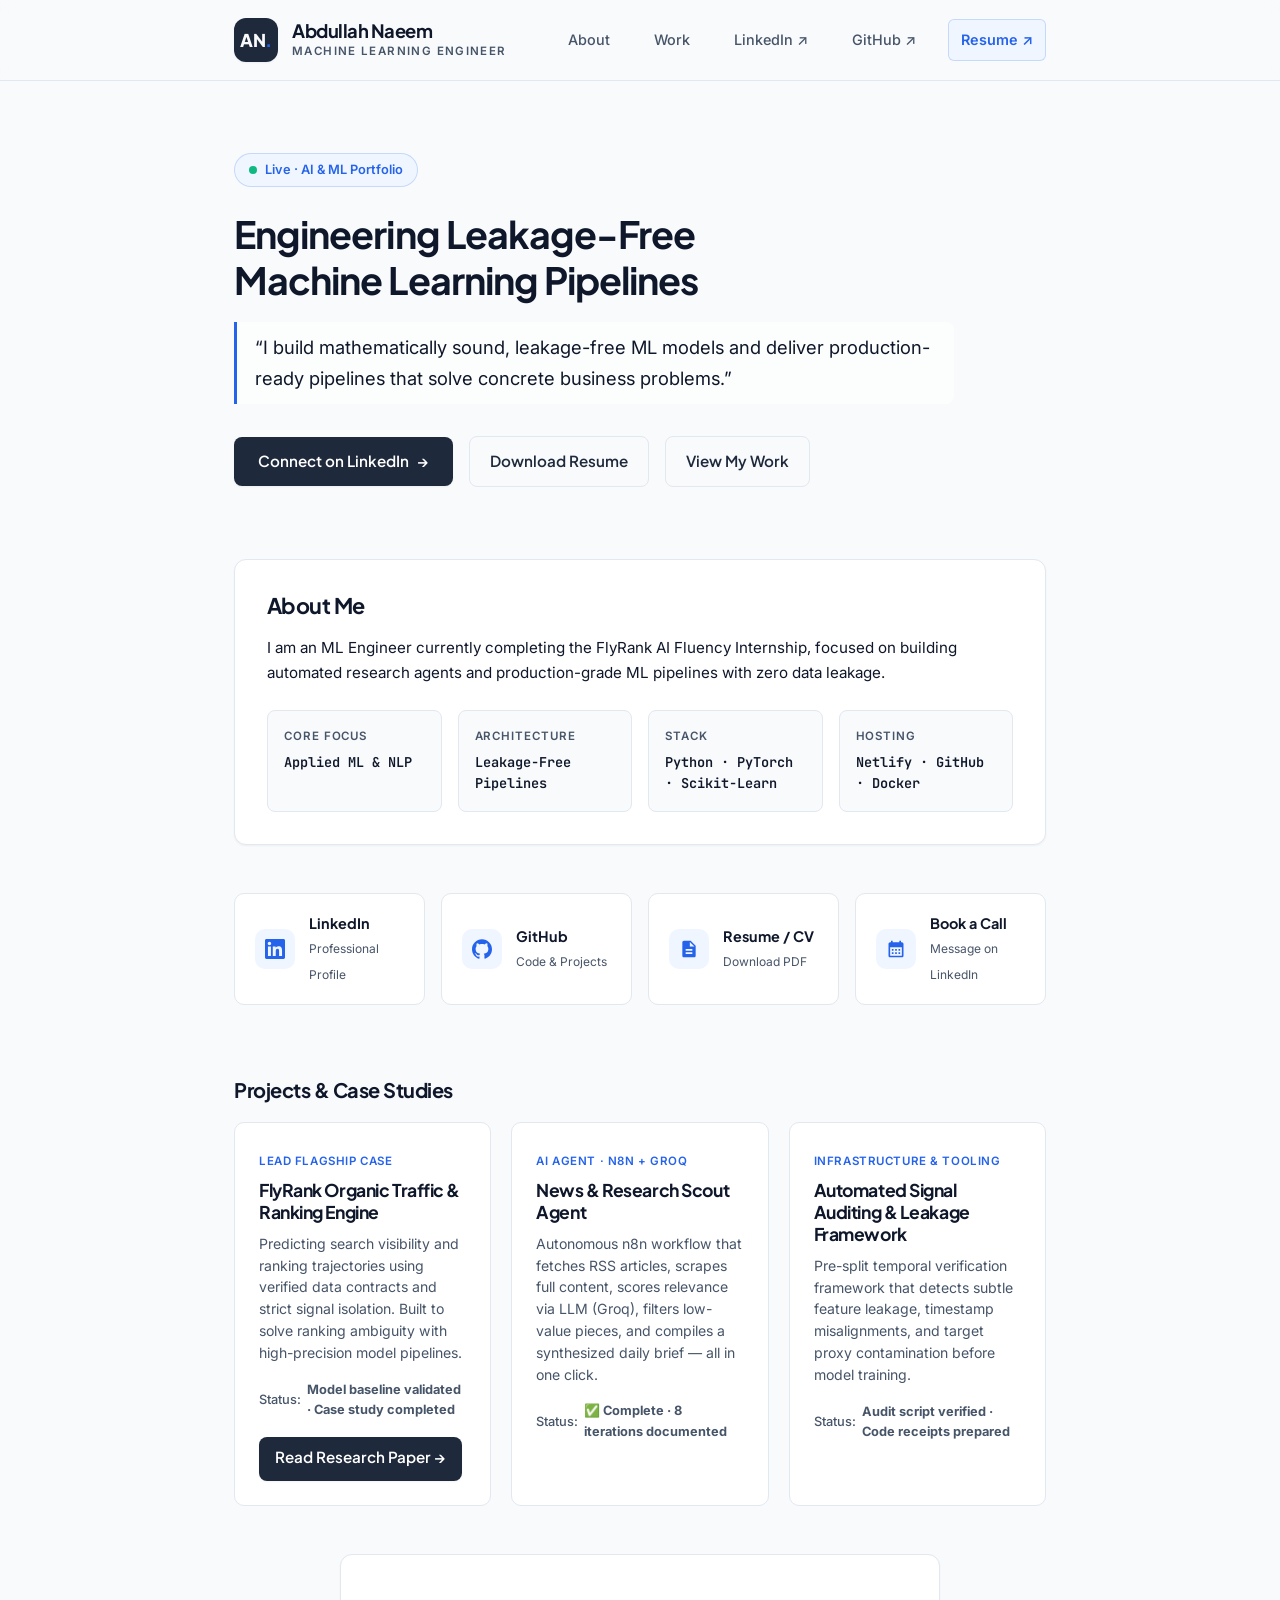
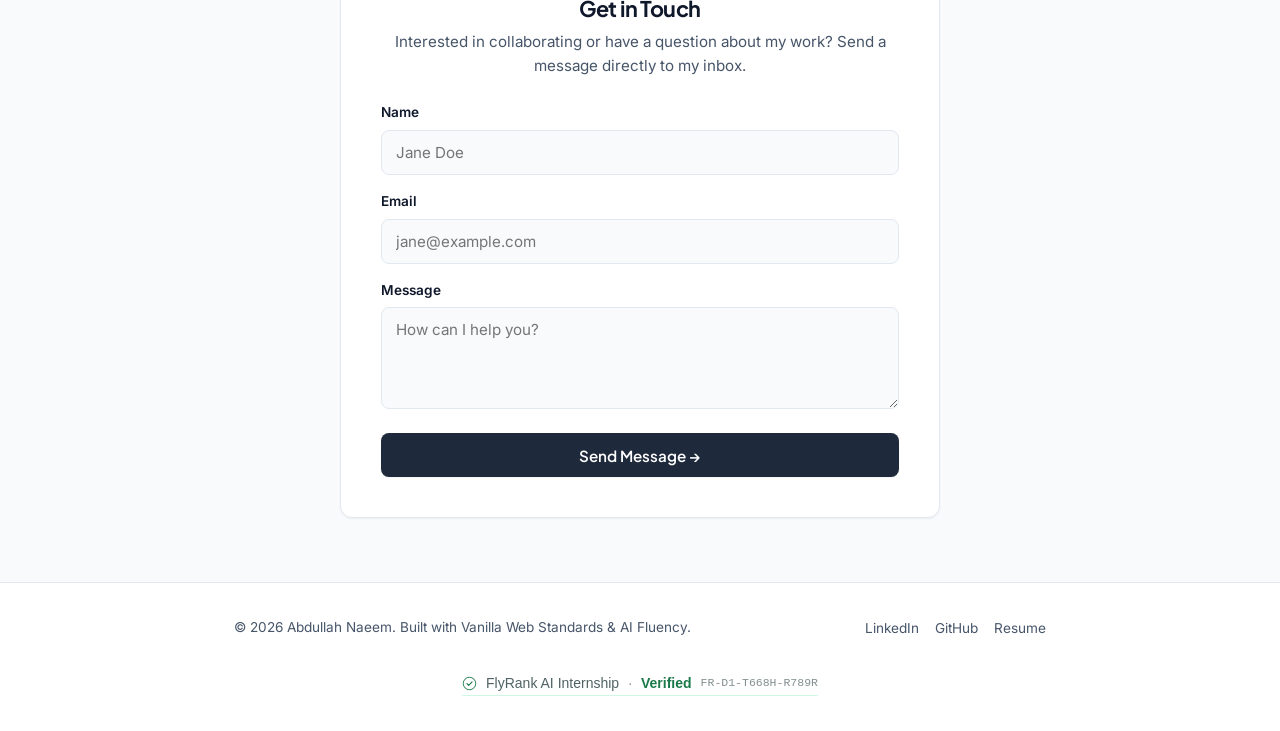
==== commit 3ef3ab14: "Add final capstone research paper" ====
--- a/index.html
+++ b/index.html
@@ -175,10 +175,11 @@
             <p>
               Predicting search visibility and ranking trajectories using verified data contracts and strict signal isolation. Built to solve ranking ambiguity with high-precision model pipelines.
             </p>
-            <div class="case-status">
+            <div class="case-status" style="margin-bottom: 1rem;">
               <span>Status:</span>
-              <strong>Model baseline validated · Case study in progress</strong>
-            </div>
+              <strong>Model baseline validated · Case study completed</strong>
+            </div>
+            <a href="paper.html" class="btn-primary" style="display: inline-block; padding: 0.5rem 1rem; text-decoration: none;">Read Research Paper &rarr;</a>
           </article>
 
           <article class="case-card">
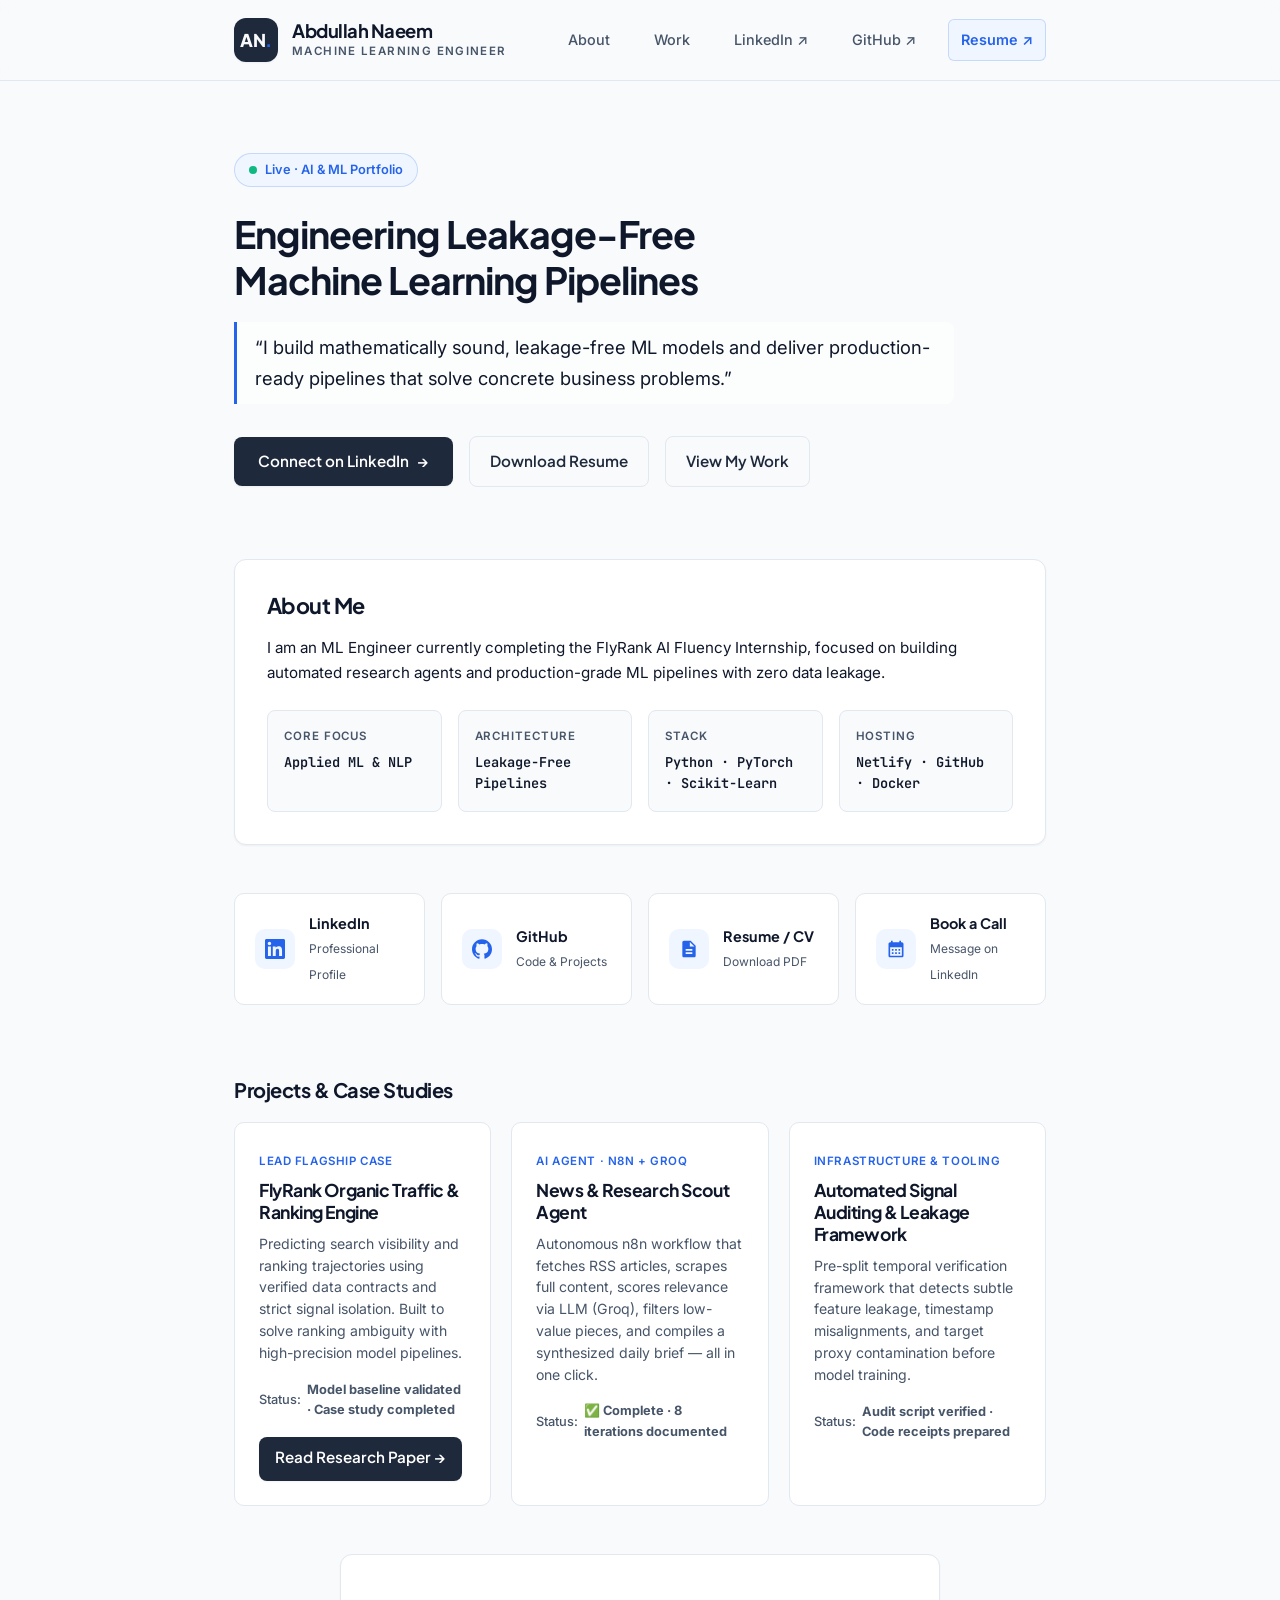
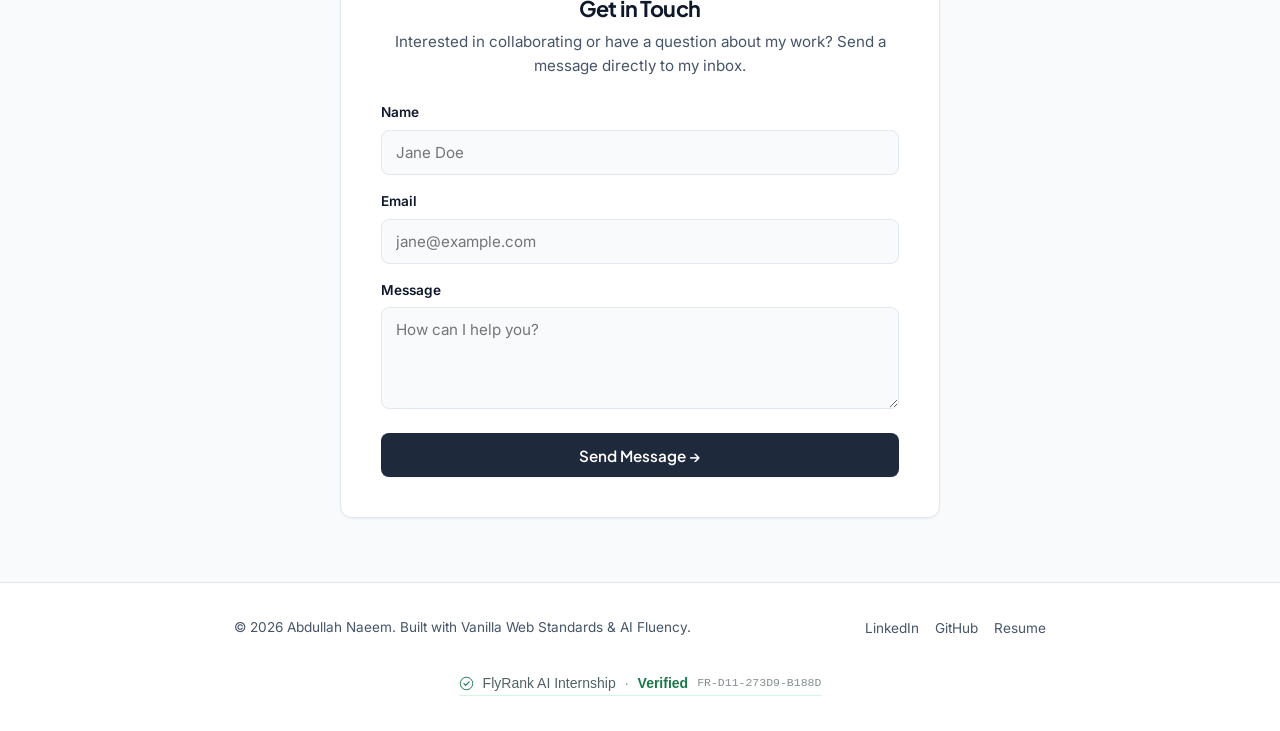
==== commit 43bb742c: "Update FlyRank credential badge to official ID" ====
--- a/index.html
+++ b/index.html
@@ -267,7 +267,7 @@
       </ul>
       <div class="badge-container" style="margin-top: 1rem; flex-basis: 100%; text-align: center;">
         <a
-          href="#"
+          href="https://internship.flyrank.ai/verify?id=FR-D11-273D9-B188D"
           target="_blank"
           rel="noopener noreferrer"
           aria-label="Verify Abdullah Naeem's FlyRank AI Internship credential"
@@ -280,7 +280,7 @@
           <span style="margin: 0; padding: 0; border: 0; background: none; color: inherit; font-weight: 400; font-style: normal; letter-spacing: normal; text-transform: none; text-decoration: none; white-space: nowrap; float: none;">FlyRank AI Internship</span>
           <span style="margin: 0; padding: 0; border: 0; background: none; color: rgba(5,31,33,0.5); font-weight: 400; font-style: normal; letter-spacing: normal; text-transform: none; text-decoration: none; white-space: normal; float: none;">·</span>
           <span style="margin: 0; padding: 0; border: 0; background: none; color: #1A7A4A; font-weight: 600; font-style: normal; letter-spacing: normal; text-transform: none; text-decoration: none; white-space: normal; float: none;">Verified</span>
-          <span style="margin: 0; padding: 0; border: 0; background: none; color: rgba(5,31,33,0.5); font-weight: 400; font-style: normal; letter-spacing: normal; text-transform: none; text-decoration: none; white-space: normal; float: none; font-family: ui-monospace,SFMono-Regular,Menlo,Consolas,monospace; font-size: 11.5px;">FR-D1-T668H-R789R</span>
+          <span style="margin: 0; padding: 0; border: 0; background: none; color: rgba(5,31,33,0.5); font-weight: 400; font-style: normal; letter-spacing: normal; text-transform: none; text-decoration: none; white-space: normal; float: none; font-family: ui-monospace,SFMono-Regular,Menlo,Consolas,monospace; font-size: 11.5px;">FR-D11-273D9-B188D</span>
         </a>
       </div>
     </div>
